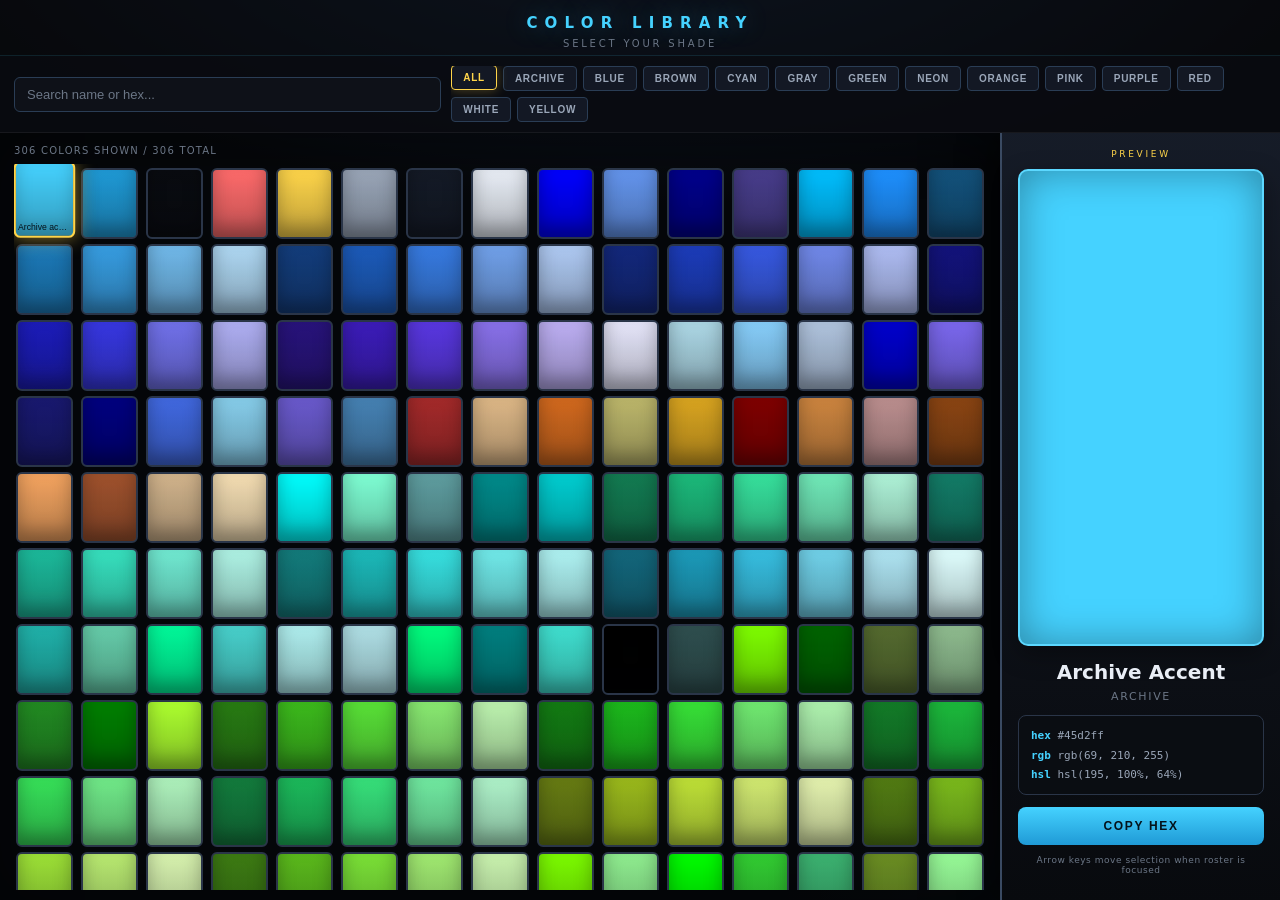
==== tools/color-library.html @ 10dfeccc "Library Update" ====
<!DOCTYPE html>
<html lang="en">
<head>
<meta charset="UTF-8" />
<meta name="viewport" content="width=device-width, initial-scale=1.0, viewport-fit=cover" />
<title>Color Library</title>
<style>
  *, *::before, *::after { box-sizing: border-box; }
  html, body {
    margin: 0;
    height: 100%;
    overflow: hidden;
    font-family: "Segoe UI", system-ui, sans-serif;
    background: #050608;
    color: #e9eef6;
  }
  .screen {
    display: grid;
    grid-template-rows: auto auto 1fr;
    height: 100%;
    background:
      radial-gradient(ellipse 100% 60% at 50% -10%, rgba(30, 58, 95, 0.85) 0%, transparent 55%),
      radial-gradient(ellipse 80% 50% at 100% 100%, rgba(69, 210, 255, 0.06) 0%, transparent 50%),
      #050608;
  }
  .head {
    text-align: center;
    padding: 14px 16px 6px;
    border-bottom: 1px solid rgba(69, 210, 255, 0.12);
    background: rgba(8, 10, 14, 0.75);
  }
  .head h1 {
    margin: 0;
    font-size: 15px;
    font-weight: 800;
    letter-spacing: 0.48em;
    color: #45d2ff;
    text-shadow: 0 0 24px rgba(69, 210, 255, 0.4);
  }
  .head p {
    margin: 6px 0 0;
    font-size: 10px;
    letter-spacing: 0.28em;
    color: #6b7686;
  }
  .controls {
    display: flex;
    flex-wrap: wrap;
    align-items: center;
    gap: 10px;
    padding: 10px 14px;
    border-bottom: 1px solid rgba(255, 255, 255, 0.06);
    background: rgba(9, 11, 16, 0.9);
  }
  .search {
    flex: 1 1 180px;
    min-width: 140px;
    padding: 9px 12px;
    border-radius: 6px;
    border: 1px solid #2a3d55;
    background: #0e1118;
    color: #e9eef6;
    font-size: 13px;
    outline: none;
  }
  .search:focus { border-color: #45d2ff; box-shadow: 0 0 0 2px rgba(69, 210, 255, 0.15); }
  .search::placeholder { color: #6b7686; }
  .tabs {
    display: flex;
    flex-wrap: wrap;
    gap: 6px;
    flex: 2 1 320px;
    max-height: 76px;
    overflow-y: auto;
  }
  .tab {
    padding: 6px 11px;
    font-size: 10px;
    font-weight: 700;
    letter-spacing: 0.07em;
    text-transform: uppercase;
    border: 1px solid #2a3d55;
    border-radius: 4px;
    background: rgba(20, 26, 38, 0.9);
    color: #9aa6b8;
    cursor: pointer;
    transition: border-color 0.12s, color 0.12s, box-shadow 0.12s, transform 0.08s;
  }
  .tab:hover { border-color: #45d2ff; color: #fff; }
  .tab.on {
    border-color: #ffd54a;
    color: #ffd54a;
    box-shadow: 0 0 12px rgba(255, 213, 74, 0.3);
    transform: translateY(-1px);
  }
  .main {
    display: grid;
    grid-template-columns: 1fr minmax(220px, 280px);
    min-height: 0;
    overflow: hidden;
  }
  @media (max-width: 700px) {
    .main { grid-template-columns: 1fr; grid-template-rows: 1fr auto; }
    .showcase { max-height: 220px; border-left: none; border-top: 2px solid #3a4a62; }
  }
  .roster {
    display: flex;
    flex-direction: column;
    min-height: 0;
    padding: 12px 14px 10px;
    background: rgba(4, 6, 10, 0.5);
    box-shadow: inset 0 0 60px rgba(0, 0, 0, 0.45);
  }
  .roster-meta {
    font-size: 10px;
    letter-spacing: 0.12em;
    color: #6b7686;
    margin-bottom: 8px;
    text-transform: uppercase;
  }
  .grid {
    flex: 1;
    display: grid;
    grid-template-columns: repeat(auto-fill, minmax(56px, 1fr));
    gap: 8px;
    overflow-y: auto;
    padding: 4px 2px 8px;
    align-content: start;
  }
  .grid::-webkit-scrollbar { width: 8px; }
  .grid::-webkit-scrollbar-thumb { background: #2a3d55; border-radius: 4px; }
  .cell {
    aspect-ratio: 4 / 5;
    min-height: 68px;
    border: 2px solid #2a3548;
    border-radius: 6px;
    cursor: pointer;
    position: relative;
    padding: 0;
    background: transparent;
    transition: transform 0.1s, border-color 0.1s, box-shadow 0.12s;
    box-shadow: inset 0 -10px 18px rgba(0, 0, 0, 0.3);
  }
  .cell:hover {
    transform: translateY(-3px) scale(1.05);
    border-color: rgba(69, 210, 255, 0.75);
    z-index: 2;
  }
  .cell.on {
    border-color: #ffd54a;
    box-shadow: 0 0 18px rgba(255, 213, 74, 0.55), inset 0 -8px 16px rgba(0, 0, 0, 0.2);
    transform: translateY(-4px) scale(1.08);
    z-index: 3;
  }
  .cell .lbl {
    position: absolute;
    bottom: 3px;
    left: 2px;
    right: 2px;
    font-size: 8px;
    text-align: center;
    overflow: hidden;
    text-overflow: ellipsis;
    white-space: nowrap;
    opacity: 0;
    transition: opacity 0.1s;
    pointer-events: none;
  }
  .cell:hover .lbl, .cell.on .lbl { opacity: 1; }
  .showcase {
    display: flex;
    flex-direction: column;
    padding: 16px;
    background: linear-gradient(180deg, rgba(22, 28, 40, 0.98) 0%, rgba(8, 10, 14, 0.99) 100%);
    border-left: 2px solid #3a4a62;
    box-shadow: -8px 0 32px rgba(0, 0, 0, 0.4);
  }
  .showcase-tag {
    font-size: 9px;
    letter-spacing: 0.3em;
    color: #ffd54a;
    text-align: center;
    margin-bottom: 10px;
  }
  .hero {
    flex: 1;
    min-height: 140px;
    border-radius: 10px;
    border: 2px solid rgba(255, 255, 255, 0.12);
    box-shadow: inset 0 0 40px rgba(0, 0, 0, 0.35), 0 8px 24px rgba(0, 0, 0, 0.35);
    transition: background 0.15s;
  }
  .name {
    margin: 14px 0 6px;
    font-size: 20px;
    font-weight: 800;
    text-align: center;
    text-transform: capitalize;
    line-height: 1.2;
  }
  .family {
    text-align: center;
    font-size: 11px;
    letter-spacing: 0.15em;
    color: #6b7686;
    margin-bottom: 12px;
    text-transform: uppercase;
  }
  .codes {
    font-family: ui-monospace, "Cascadia Code", monospace;
    font-size: 11px;
    line-height: 1.75;
    color: #9aa6b8;
    background: #0a0d12;
    border: 1px solid #2a3548;
    border-radius: 8px;
    padding: 10px 12px;
    margin-bottom: 12px;
    word-break: break-all;
  }
  .codes b { color: #45d2ff; font-weight: 600; }
  .copy {
    width: 100%;
    padding: 12px;
    border: none;
    border-radius: 8px;
    font-size: 12px;
    font-weight: 800;
    letter-spacing: 0.14em;
    cursor: pointer;
    background: linear-gradient(180deg, #45d2ff, #1f9ad6);
    color: #04121b;
    transition: filter 0.12s, transform 0.08s;
  }
  .copy:hover { filter: brightness(1.1); }
  .copy:active { transform: scale(0.98); }
  .copy.ok { background: linear-gradient(180deg, #7dffb3, #2eaa6a); }
  .hint {
    margin-top: 10px;
    font-size: 9px;
    text-align: center;
    color: #6b7686;
    letter-spacing: 0.06em;
  }
</style>
</head>
<body>
<div class="screen">
  <header class="head">
    <h1>COLOR LIBRARY</h1>
    <p>SELECT YOUR SHADE</p>
  </header>
  <div class="controls">
    <input class="search" id="search" type="search" placeholder="Search name or hex..." autocomplete="off" />
    <div class="tabs" id="tabs"></div>
  </div>
  <div class="main">
    <section class="roster" aria-label="Color roster">
      <div class="roster-meta" id="roster-meta">Loading...</div>
      <div class="grid" id="grid"></div>
    </section>
    <aside class="showcase" aria-label="Selected color">
      <div class="showcase-tag">PREVIEW</div>
      <div class="hero" id="hero"></div>
      <h2 class="name" id="name"></h2>
      <div class="family" id="family"></div>
      <div class="codes" id="codes"></div>
      <button type="button" class="copy" id="copy">COPY HEX</button>
      <p class="hint">Arrow keys move selection when roster is focused</p>
    </aside>
  </div>
</div>
<script>
(function () {
  const NAMED = [
    ["indianred","#cd5c5c"],["lightcoral","#f08080"],["salmon","#fa8072"],["darksalmon","#e9967a"],
    ["lightsalmon","#ffa07a"],["crimson","#dc143c"],["red","#ff0000"],["firebrick","#b22222"],
    ["darkred","#8b0000"],["pink","#ffc0cb"],["lightpink","#ffb6c1"],["hotpink","#ff69b4"],
    ["deeppink","#ff1493"],["mediumvioletred","#c71585"],["palevioletred","#db7093"],
    ["coral","#ff7f50"],["tomato","#ff6347"],["orangered","#ff4500"],["darkorange","#ff8c00"],
    ["orange","#ffa500"],["gold","#ffd700"],["yellow","#ffff00"],["lightyellow","#ffffe0"],
    ["lemonchiffon","#fffacd"],["lightgoldenrodyellow","#fafad2"],["papayawhip","#ffefd5"],
    ["moccasin","#ffe4b5"],["peachpuff","#ffdab9"],["palegoldenrod","#eee8aa"],["khaki","#f0e68c"],
    ["darkkhaki","#bdb76b"],["lavender","#e6e6fa"],["thistle","#d8bfd8"],["plum","#dda0dd"],
    ["violet","#ee82ee"],["orchid","#da70d6"],["fuchsia","#ff00ff"],["magenta","#ff00ff"],
    ["mediumorchid","#ba55d3"],["mediumpurple","#9370db"],["rebeccapurple","#663399"],
    ["blueviolet","#8a2be2"],["darkviolet","#9400d3"],["darkorchid","#9932cc"],["darkmagenta","#8b008b"],
    ["purple","#800080"],["indigo","#4b0082"],["mediumslateblue","#7b68ee"],["slateblue","#6a5acd"],
    ["darkslateblue","#483d8b"],["greenyellow","#adff2f"],["chartreuse","#7fff00"],["lawngreen","#7cfc00"],
    ["lime","#00ff00"],["limegreen","#32cd32"],["palegreen","#98fb98"],["lightgreen","#90ee90"],
    ["mediumspringgreen","#00fa9a"],["springgreen","#00ff7f"],["mediumseagreen","#3cb371"],
    ["seagreen","#2e8b57"],["forestgreen","#228b22"],["green","#008000"],["darkgreen","#006400"],
    ["yellowgreen","#9acd32"],["olivedrab","#6b8e23"],["olive","#808000"],["darkolivegreen","#556b2f"],
    ["mediumaquamarine","#66cdaa"],["darkseagreen","#8fbc8f"],["lightseagreen","#20b2aa"],
    ["darkcyan","#008b8b"],["teal","#008080"],["aqua","#00ffff"],["cyan","#00ffff"],
    ["lightcyan","#e0ffff"],["paleturquoise","#afeeee"],["aquamarine","#7fffd4"],["turquoise","#40e0d0"],
    ["mediumturquoise","#48d1cc"],["darkturquoise","#00ced1"],["cadetblue","#5f9ea0"],
    ["steelblue","#4682b4"],["lightsteelblue","#b0c4de"],["powderblue","#b0e0e6"],
    ["lightblue","#add8e6"],["skyblue","#87ceeb"],["lightskyblue","#87cefa"],["deepskyblue","#00bfff"],
    ["dodgerblue","#1e90ff"],["cornflowerblue","#6495ed"],["royalblue","#4169e1"],
    ["blue","#0000ff"],["mediumblue","#0000cd"],["darkblue","#00008b"],
    ["navy","#000080"],["midnightblue","#191970"],["cornsilk","#fff8dc"],["blanchedalmond","#ffebcd"],
    ["bisque","#ffe4c4"],["navajowhite","#ffdead"],["wheat","#f5deb3"],["burlywood","#deb887"],
    ["tan","#d2b48c"],["rosybrown","#bc8f8f"],["sandybrown","#f4a460"],["goldenrod","#daa520"],
    ["peru","#cd853f"],["chocolate","#d2691e"],["saddlebrown","#8b4513"],["sienna","#a0522d"],
    ["brown","#a52a2a"],["maroon","#800000"],["white","#ffffff"],["snow","#fffafa"],
    ["honeydew","#f0fff0"],["mintcream","#f5fffa"],["azure","#f0ffff"],["aliceblue","#f0f8ff"],
    ["ghostwhite","#f8f8ff"],["whitesmoke","#f5f5f5"],["seashell","#fff5ee"],["beige","#f5f5dc"],
    ["oldlace","#fdf5e6"],["floralwhite","#fffaf0"],["ivory","#fffff0"],["antiquewhite","#faebd7"],
    ["linen","#faf0e6"],["lavenderblush","#fff0f5"],["mistyrose","#ffe4e1"],["gainsboro","#dcdcdc"],
    ["lightgray","#d3d3d3"],["silver","#c0c0c0"],["darkgray","#a9a9a9"],["gray","#808080"],
    ["dimgray","#696969"],["lightslategray","#778899"],["slategray","#708090"],["darkslategray","#2f4f4f"],
    ["black","#000000"]
  ];
  const WHITE_NAMES = new Set(["white","snow","ivory","ghostwhite","whitesmoke","floralwhite","linen","seashell","mintcream","honeydew","azure","aliceblue","beige","antiquewhite","oldlace","cornsilk","blanchedalmond","lavenderblush","mistyrose","gainsboro","lightgray","silver","darkgray","gray","dimgray","lightslategray","slategray"]);
  const BROWN_NAMES = new Set(["brown","chocolate","saddlebrown","sienna","maroon","peru","tan","sandybrown","rosybrown","burlywood","wheat","goldenrod","darkkhaki"]);

  function hslToHex(h, s, l) {
    s /= 100; l /= 100;
    const c = (1 - Math.abs(2 * l - 1)) * s;
    const x = c * (1 - Math.abs((h / 60) % 2 - 1));
    const m = l - c / 2;
    let r = 0, g = 0, b = 0;
    if (h < 60) { r = c; g = x; }
    else if (h < 120) { r = x; g = c; }
    else if (h < 180) { g = c; b = x; }
    else if (h < 240) { g = x; b = c; }
    else if (h < 300) { r = x; b = c; }
    else { r = c; b = x; }
    const hx = (n) => Math.round((n + m) * 255).toString(16).padStart(2, "0");
    return "#" + hx(r) + hx(g) + hx(b);
  }
  function hueFamily(h) {
    if (h < 15 || h >= 345) return "Red";
    if (h < 45) return "Orange";
    if (h < 70) return "Yellow";
    if (h < 150) return "Green";
    if (h < 195) return "Cyan";
    if (h < 255) return "Blue";
    if (h < 290) return "Purple";
    if (h < 345) return "Pink";
    return "Red";
  }
  function hexToRgb(hex) {
    let h = hex.replace("#", "");
    if (h.length === 3) h = h.split("").map((c) => c + c).join("");
    const n = parseInt(h, 16);
    return [(n >> 16) & 255, (n >> 8) & 255, n & 255];
  }
  function rgbToHsl(r, g, b) {
    r /= 255; g /= 255; b /= 255;
    const max = Math.max(r, g, b), min = Math.min(r, g, b);
    let h, s, l = (max + min) / 2;
    if (max === min) h = s = 0;
    else {
      const d = max - min;
      s = l > 0.5 ? d / (2 - max - min) : d / (max + min);
      switch (max) {
        case r: h = ((g - b) / d + (g < b ? 6 : 0)) / 6; break;
        case g: h = ((b - r) / d + 2) / 6; break;
        default: h = ((r - g) / d + 4) / 6;
      }
    }
    return [Math.round(h * 360), Math.round(s * 100), Math.round(l * 100)];
  }
  function labelLight(hex) {
    const [r, g, b] = hexToRgb(hex).map((v) => {
      v /= 255;
      return v <= 0.03928 ? v / 12.92 : Math.pow((v + 0.055) / 1.055, 2.4);
    });
    return 0.2126 * r + 0.7152 * g + 0.0722 * b > 0.45;
  }
  function buildPalette() {
    const seen = new Set();
    const out = [];
    function add(name, hex, family) {
      const key = hex.toLowerCase();
      if (seen.has(key)) return;
      seen.add(key);
      out.push({ name, hex: key, family });
    }
    NAMED.forEach(([name, hex]) => {
      const [r, g, b] = hexToRgb(hex);
      const [h] = rgbToHsl(r, g, b);
      let fam = hueFamily(h);
      if (name === "black" || name === "darkslategray") fam = "Gray";
      else if (WHITE_NAMES.has(name)) fam = "White";
      else if (BROWN_NAMES.has(name)) fam = "Brown";
      add(name, hex, fam);
    });
    for (let h = 0; h < 360; h += 12) {
      [28, 42, 55, 68, 82].forEach((l) => add("H" + h + " L" + l, hslToHex(h, 74, l), hueFamily(h)));
    }
    [
      ["Archive bg","#090b10","Archive"],["Archive surface","#141a26","Archive"],
      ["Archive text","#e9eef6","Archive"],["Archive muted","#9aa6b8","Archive"],
      ["Archive accent","#45d2ff","Archive"],["Archive accent 2","#1f9ad6","Archive"],
      ["Archive danger","#ff6b6b","Archive"],["Archive gold pick","#ffd54a","Archive"]
    ].forEach(([n, h, f]) => add(n, h, f));
    [
      ["Neon pink","#ff10f0","Neon"],["Neon green","#39ff14","Neon"],["Neon cyan","#00fff7","Neon"],
      ["Neon orange","#ff5f1f","Neon"],["Neon yellow","#ffff33","Neon"],["Neon purple","#bc13fe","Neon"],
      ["Neon blue","#04d9ff","Neon"],["Neon red","#ff073a","Neon"],["Electric lime","#ccff00","Neon"],
      ["Hot magenta","#ff006e","Neon"]
    ].forEach(([n, h, f]) => add(n, h, f));
    return out.sort((a, b) => a.family.localeCompare(b.family) || a.name.localeCompare(b.name));
  }

  const PALETTE = buildPalette();
  const FAMILIES = ["All", ...Array.from(new Set(PALETTE.map((c) => c.family))).sort()];
  let filter = "All";
  let query = "";
  let visible = [];
  let selIdx = 0;

  const tabsEl = document.getElementById("tabs");
  const gridEl = document.getElementById("grid");
  const searchEl = document.getElementById("search");

  function filtered() {
    return PALETTE.filter((c) => {
      if (filter !== "All" && c.family !== filter) return false;
      if (!query) return true;
      const q = query.toLowerCase();
      return c.name.toLowerCase().includes(q) || c.hex.includes(q);
    });
  }

  function selected() { return visible[selIdx] || visible[0]; }

  function renderShowcase() {
    const c = selected();
    if (!c) return;
    const [r, g, b] = hexToRgb(c.hex);
    const [h, s, l] = rgbToHsl(r, g, b);
    document.getElementById("hero").style.background = c.hex;
    document.getElementById("name").textContent = c.name;
    document.getElementById("family").textContent = c.family;
    document.getElementById("codes").innerHTML =
      "<b>hex</b> " + c.hex + "<br><b>rgb</b> rgb(" + r + ", " + g + ", " + b + ")<br>" +
      "<b>hsl</b> hsl(" + h + ", " + s + "%, " + l + "%)";
    document.getElementById("roster-meta").textContent =
      visible.length + " colors shown / " + PALETTE.length + " total";
  }

  function selectIndex(i) {
    if (!visible.length) return;
    selIdx = Math.max(0, Math.min(i, visible.length - 1));
    renderGrid();
    renderShowcase();
    const on = gridEl.querySelector(".cell.on");
    if (on) on.scrollIntoView({ block: "nearest", inline: "nearest" });
  }

  function renderTabs() {
    tabsEl.innerHTML = "";
    FAMILIES.forEach((f) => {
      const b = document.createElement("button");
      b.type = "button";
      b.className = "tab" + (filter === f ? " on" : "");
      b.textContent = f;
      b.onclick = () => { filter = f; selIdx = 0; renderGrid(); renderTabs(); };
      tabsEl.appendChild(b);
    });
  }

  function renderGrid() {
    visible = filtered();
    if (selIdx >= visible.length) selIdx = 0;
    gridEl.innerHTML = "";
    visible.forEach((c, i) => {
      const cell = document.createElement("button");
      cell.type = "button";
      cell.className = "cell" + (i === selIdx ? " on" : "");
      cell.style.background = "linear-gradient(180deg, " + c.hex + " 0%, " + c.hex + "bb 100%)";
      cell.title = c.name + " " + c.hex;
      const lbl = document.createElement("span");
      lbl.className = "lbl";
      lbl.textContent = c.name;
      const light = labelLight(c.hex);
      lbl.style.color = light ? "#04121b" : "#fff";
      lbl.style.textShadow = light ? "none" : "0 1px 2px #000";
      cell.appendChild(lbl);
      cell.onclick = () => { selIdx = i; renderGrid(); renderShowcase(); };
      gridEl.appendChild(cell);
    });
    renderShowcase();
  }

  document.getElementById("copy").onclick = async () => {
    const c = selected();
    if (!c) return;
    const btn = document.getElementById("copy");
    try {
      await navigator.clipboard.writeText(c.hex);
      btn.textContent = "COPIED!";
      btn.classList.add("ok");
      setTimeout(() => { btn.textContent = "COPY HEX"; btn.classList.remove("ok"); }, 1200);
    } catch (_) {
      btn.textContent = c.hex;
    }
  };

  searchEl.addEventListener("input", () => { query = searchEl.value.trim(); selIdx = 0; renderGrid(); });
  gridEl.tabIndex = 0;
  gridEl.addEventListener("keydown", (e) => {
    const cols = Math.max(1, Math.floor(gridEl.clientWidth / 64));
    if (e.key === "ArrowRight") { e.preventDefault(); selectIndex(selIdx + 1); }
    else if (e.key === "ArrowLeft") { e.preventDefault(); selectIndex(selIdx - 1); }
    else if (e.key === "ArrowDown") { e.preventDefault(); selectIndex(selIdx + cols); }
    else if (e.key === "ArrowUp") { e.preventDefault(); selectIndex(selIdx - cols); }
    else if (e.key === "Enter" || e.key === " ") {
      e.preventDefault();
      document.getElementById("copy").click();
    }
  });

  renderTabs();
  const start = PALETTE.findIndex((c) => c.hex === "#45d2ff");
  visible = filtered();
  selIdx = start >= 0 ? visible.findIndex((c) => c.hex === "#45d2ff") : 0;
  if (selIdx < 0) selIdx = 0;
  renderGrid();
})();
</script>
</body>
</html>
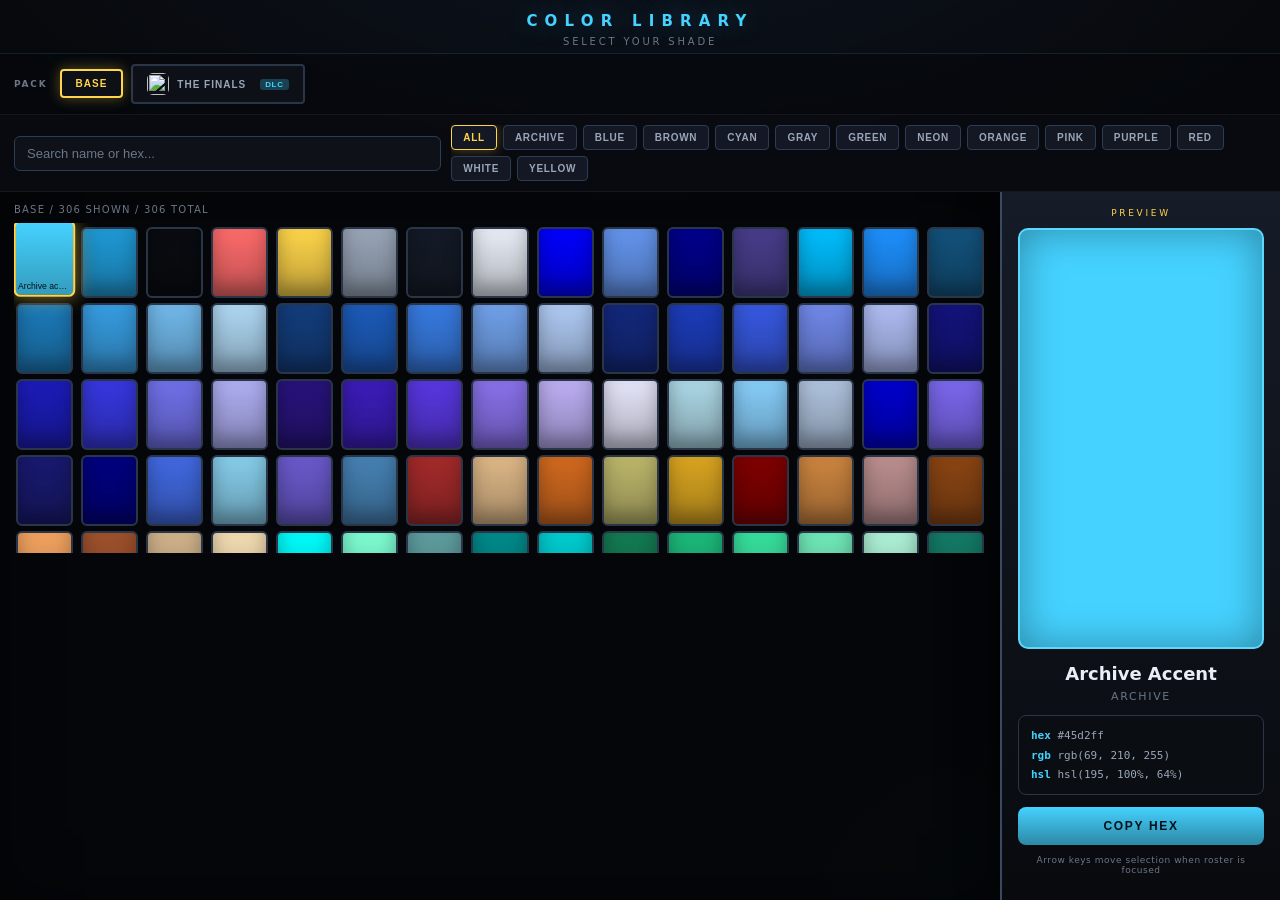
==== commit e21a4960: "The Finals Color Library Added" ====
--- a/tools/color-library.html
+++ b/tools/color-library.html
@@ -16,32 +16,100 @@
   }
   .screen {
     display: grid;
-    grid-template-rows: auto auto 1fr;
+    grid-template-rows: auto auto auto 1fr;
     height: 100%;
     background:
       radial-gradient(ellipse 100% 60% at 50% -10%, rgba(30, 58, 95, 0.85) 0%, transparent 55%),
       radial-gradient(ellipse 80% 50% at 100% 100%, rgba(69, 210, 255, 0.06) 0%, transparent 50%),
       #050608;
+    transition: background 0.25s ease;
   }
   .head {
     text-align: center;
-    padding: 14px 16px 6px;
+    padding: 12px 16px 6px;
     border-bottom: 1px solid rgba(69, 210, 255, 0.12);
     background: rgba(8, 10, 14, 0.75);
-  }
+    display: flex;
+    flex-direction: column;
+    align-items: center;
+  }
+  .head-icon {
+    width: 52px;
+    height: 52px;
+    border-radius: 14px;
+    margin-bottom: 8px;
+    object-fit: cover;
+    box-shadow: 0 6px 20px rgba(0, 0, 0, 0.45);
+  }
+  .head-icon[hidden] { display: none; }
   .head h1 {
     margin: 0;
     font-size: 15px;
     font-weight: 800;
     letter-spacing: 0.48em;
-    color: #45d2ff;
-    text-shadow: 0 0 24px rgba(69, 210, 255, 0.4);
+    color: var(--cl-accent, #45d2ff);
+    text-shadow: 0 0 24px color-mix(in srgb, var(--cl-accent, #45d2ff) 40%, transparent);
   }
   .head p {
     margin: 6px 0 0;
     font-size: 10px;
     letter-spacing: 0.28em;
-    color: #6b7686;
+    color: var(--cl-muted, #6b7686);
+  }
+  .dlc-bar {
+    display: flex;
+    flex-wrap: wrap;
+    gap: 8px;
+    padding: 10px 14px;
+    border-bottom: 1px solid rgba(255, 255, 255, 0.06);
+    background: rgba(6, 8, 12, 0.92);
+    align-items: center;
+  }
+  .dlc-label {
+    font-size: 9px;
+    font-weight: 800;
+    letter-spacing: 0.2em;
+    color: var(--cl-muted, #6b7686);
+    margin-right: 4px;
+  }
+  .dlc-btn {
+    display: inline-flex;
+    align-items: center;
+    gap: 8px;
+    padding: 7px 14px;
+    font-size: 10px;
+    font-weight: 800;
+    letter-spacing: 0.1em;
+    text-transform: uppercase;
+    border: 2px solid #2a3548;
+    border-radius: 4px;
+    background: rgba(14, 17, 24, 0.95);
+    color: #9aa6b8;
+    cursor: pointer;
+    transition: border-color 0.12s, color 0.12s, box-shadow 0.12s, transform 0.08s;
+  }
+  .dlc-btn:hover { border-color: var(--cl-accent, #45d2ff); color: #fff; }
+  .dlc-btn.on {
+    border-color: var(--cl-highlight, #ffd54a);
+    color: var(--cl-highlight, #ffd54a);
+    box-shadow: 0 0 14px color-mix(in srgb, var(--cl-highlight, #ffd54a) 35%, transparent);
+    transform: translateY(-1px);
+  }
+  .dlc-btn .dlc-icon {
+    width: 22px;
+    height: 22px;
+    border-radius: 6px;
+    object-fit: cover;
+    flex-shrink: 0;
+  }
+  .dlc-btn .badge {
+    font-size: 8px;
+    margin-left: 6px;
+    padding: 1px 5px;
+    border-radius: 3px;
+    background: color-mix(in srgb, var(--cl-accent, #45d2ff) 25%, transparent);
+    color: var(--cl-accent, #45d2ff);
+    letter-spacing: 0.08em;
   }
   .controls {
     display: flex;
@@ -63,7 +131,7 @@
     font-size: 13px;
     outline: none;
   }
-  .search:focus { border-color: #45d2ff; box-shadow: 0 0 0 2px rgba(69, 210, 255, 0.15); }
+  .search:focus { border-color: var(--cl-accent, #45d2ff); }
   .search::placeholder { color: #6b7686; }
   .tabs {
     display: flex;
@@ -84,14 +152,13 @@
     background: rgba(20, 26, 38, 0.9);
     color: #9aa6b8;
     cursor: pointer;
-    transition: border-color 0.12s, color 0.12s, box-shadow 0.12s, transform 0.08s;
-  }
-  .tab:hover { border-color: #45d2ff; color: #fff; }
+    transition: border-color 0.12s, color 0.12s, box-shadow 0.12s;
+  }
+  .tab:hover { border-color: var(--cl-accent, #45d2ff); color: #fff; }
   .tab.on {
-    border-color: #ffd54a;
-    color: #ffd54a;
-    box-shadow: 0 0 12px rgba(255, 213, 74, 0.3);
-    transform: translateY(-1px);
+    border-color: var(--cl-highlight, #ffd54a);
+    color: var(--cl-highlight, #ffd54a);
+    box-shadow: 0 0 12px color-mix(in srgb, var(--cl-highlight, #ffd54a) 30%, transparent);
   }
   .main {
     display: grid;
@@ -102,6 +169,8 @@
   @media (max-width: 700px) {
     .main { grid-template-columns: 1fr; grid-template-rows: 1fr auto; }
     .showcase { max-height: 220px; border-left: none; border-top: 2px solid #3a4a62; }
+    .brand-row { flex-direction: column; align-items: stretch; }
+    .brand-card { max-width: none; min-height: 200px; }
   }
   .roster {
     display: flex;
@@ -114,7 +183,7 @@
   .roster-meta {
     font-size: 10px;
     letter-spacing: 0.12em;
-    color: #6b7686;
+    color: var(--cl-muted, #6b7686);
     margin-bottom: 8px;
     text-transform: uppercase;
   }
@@ -143,12 +212,12 @@
   }
   .cell:hover {
     transform: translateY(-3px) scale(1.05);
-    border-color: rgba(69, 210, 255, 0.75);
+    border-color: color-mix(in srgb, var(--cl-accent, #45d2ff) 75%, transparent);
     z-index: 2;
   }
   .cell.on {
-    border-color: #ffd54a;
-    box-shadow: 0 0 18px rgba(255, 213, 74, 0.55), inset 0 -8px 16px rgba(0, 0, 0, 0.2);
+    border-color: var(--cl-highlight, #ffd54a);
+    box-shadow: 0 0 18px color-mix(in srgb, var(--cl-highlight, #ffd54a) 55%, transparent);
     transform: translateY(-4px) scale(1.08);
     z-index: 3;
   }
@@ -167,6 +236,73 @@
     pointer-events: none;
   }
   .cell:hover .lbl, .cell.on .lbl { opacity: 1; }
+  .brand-row {
+    flex: 1;
+    display: flex;
+    gap: 12px;
+    align-items: stretch;
+    justify-content: center;
+    padding: 8px 4px 12px;
+    overflow-x: auto;
+    overflow-y: auto;
+    min-height: 0;
+  }
+  .brand-card {
+    flex: 1 1 0;
+    min-width: 100px;
+    max-width: 180px;
+    display: flex;
+    flex-direction: column;
+    border: none;
+    background: transparent;
+    cursor: pointer;
+    padding: 0;
+    text-align: left;
+    transition: transform 0.12s;
+  }
+  .brand-card:hover { transform: translateY(-4px); }
+  .brand-card.on .brand-swatch {
+    outline: 3px solid var(--cl-highlight, #ffd54a);
+    outline-offset: 3px;
+    box-shadow: 0 12px 40px rgba(0, 0, 0, 0.5);
+  }
+  .brand-role {
+    font-size: 9px;
+    font-weight: 800;
+    letter-spacing: 0.22em;
+    color: var(--cl-text, #e9eef6);
+    margin-bottom: 8px;
+    text-transform: uppercase;
+  }
+  .brand-swatch {
+    flex: 1;
+    min-height: 280px;
+    border-radius: 2px;
+    position: relative;
+    box-shadow: 0 8px 32px rgba(0, 0, 0, 0.45);
+    transition: outline 0.12s, box-shadow 0.12s;
+  }
+  .brand-swatch .corner-name {
+    position: absolute;
+    bottom: 10px;
+    right: 8px;
+    font-size: 9px;
+    font-weight: 700;
+    letter-spacing: 0.04em;
+    text-transform: uppercase;
+    max-width: 90%;
+    text-align: right;
+    line-height: 1.3;
+    opacity: 0.85;
+  }
+  .brand-codes {
+    margin-top: 10px;
+    font-family: ui-monospace, monospace;
+    font-size: 9px;
+    line-height: 1.65;
+    color: var(--cl-muted, #9aa6b8);
+  }
+  .brand-codes b { color: var(--cl-text, #e9eef6); font-weight: 700; }
   .showcase {
     display: flex;
     flex-direction: column;
@@ -178,36 +314,37 @@
   .showcase-tag {
     font-size: 9px;
     letter-spacing: 0.3em;
-    color: #ffd54a;
+    color: var(--cl-highlight, #ffd54a);
     text-align: center;
     margin-bottom: 10px;
   }
   .hero {
     flex: 1;
-    min-height: 140px;
+    min-height: 120px;
     border-radius: 10px;
     border: 2px solid rgba(255, 255, 255, 0.12);
-    box-shadow: inset 0 0 40px rgba(0, 0, 0, 0.35), 0 8px 24px rgba(0, 0, 0, 0.35);
+    box-shadow: inset 0 0 40px rgba(0, 0, 0, 0.35);
     transition: background 0.15s;
   }
   .name {
     margin: 14px 0 6px;
-    font-size: 20px;
+    font-size: 18px;
     font-weight: 800;
     text-align: center;
     text-transform: capitalize;
     line-height: 1.2;
+    color: var(--cl-text, #fff);
   }
   .family {
     text-align: center;
     font-size: 11px;
     letter-spacing: 0.15em;
-    color: #6b7686;
+    color: var(--cl-muted, #6b7686);
     margin-bottom: 12px;
     text-transform: uppercase;
   }
   .codes {
-    font-family: ui-monospace, "Cascadia Code", monospace;
+    font-family: ui-monospace, monospace;
     font-size: 11px;
     line-height: 1.75;
     color: #9aa6b8;
@@ -218,7 +355,7 @@
     margin-bottom: 12px;
     word-break: break-all;
   }
-  .codes b { color: #45d2ff; font-weight: 600; }
+  .codes b { color: var(--cl-accent, #45d2ff); font-weight: 600; }
   .copy {
     width: 100%;
     padding: 12px;
@@ -228,7 +365,7 @@
     font-weight: 800;
     letter-spacing: 0.14em;
     cursor: pointer;
-    background: linear-gradient(180deg, #45d2ff, #1f9ad6);
+    background: linear-gradient(180deg, var(--cl-accent, #45d2ff), color-mix(in srgb, var(--cl-accent, #45d2ff) 65%, #000));
     color: #04121b;
     transition: filter 0.12s, transform 0.08s;
   }
@@ -239,18 +376,118 @@
     margin-top: 10px;
     font-size: 9px;
     text-align: center;
-    color: #6b7686;
+    color: var(--cl-muted, #6b7686);
     letter-spacing: 0.06em;
+  }
+  .pack-source {
+    font-size: 8px;
+    text-align: center;
+    color: var(--cl-muted, #6b7686);
+    margin-top: 8px;
+    line-height: 1.4;
+    opacity: 0.85;
+  }
+  .type-fold {
+    margin-bottom: 10px;
+    border: 1px solid #2a3548;
+    border-radius: 8px;
+    background: #0a0d12;
+    overflow: hidden;
+  }
+  .type-fold[hidden] { display: none; }
+  .type-fold summary {
+    padding: 10px 12px;
+    font-size: 10px;
+    font-weight: 800;
+    letter-spacing: 0.18em;
+    text-transform: uppercase;
+    color: var(--cl-highlight, #ffd54a);
+    cursor: pointer;
+    list-style: none;
+    user-select: none;
+  }
+  .type-fold summary::-webkit-details-marker { display: none; }
+  .type-fold summary::after {
+    content: "+";
+    float: right;
+    font-weight: 400;
+    color: var(--cl-muted, #6b7686);
+  }
+  .type-fold[open] summary::after { content: "−"; }
+  .type-body {
+    padding: 0 12px 12px;
+    max-height: 220px;
+    overflow-y: auto;
+  }
+  .type-body::-webkit-scrollbar { width: 5px; }
+  .type-body::-webkit-scrollbar-thumb { background: #2a3d55; border-radius: 3px; }
+  .type-primary {
+    font-size: 22px;
+    font-weight: 800;
+    letter-spacing: 0.06em;
+    color: var(--cl-text, #fff);
+    margin-bottom: 10px;
+    text-transform: uppercase;
+  }
+  .type-row {
+    margin-bottom: 12px;
+    padding-bottom: 10px;
+    border-bottom: 1px solid rgba(255, 255, 255, 0.06);
+  }
+  .type-row:last-child { border-bottom: none; margin-bottom: 0; padding-bottom: 0; }
+  .type-role {
+    font-size: 9px;
+    font-weight: 700;
+    letter-spacing: 0.14em;
+    text-transform: uppercase;
+    color: var(--cl-accent, #45d2ff);
+    margin-bottom: 4px;
+  }
+  .type-spec {
+    font-family: ui-monospace, monospace;
+    font-size: 9px;
+    color: var(--cl-muted, #9aa6b8);
+    margin-bottom: 6px;
+    line-height: 1.45;
+  }
+  .type-sample {
+    font-size: 15px;
+    line-height: 1.2;
+    color: var(--cl-text, #e9eef6);
+    text-transform: uppercase;
+    word-break: break-word;
+  }
+  .type-alts {
+    margin-top: 10px;
+    padding-top: 8px;
+    border-top: 1px solid rgba(255, 255, 255, 0.08);
+  }
+  .type-alts-label {
+    font-size: 8px;
+    letter-spacing: 0.16em;
+    text-transform: uppercase;
+    color: var(--cl-muted, #6b7686);
+    margin-bottom: 6px;
+  }
+  .type-alt {
+    font-size: 9px;
+    color: #9aa6b8;
+    margin: 3px 0;
+    font-family: ui-monospace, monospace;
   }
 </style>
 </head>
 <body>
-<div class="screen">
+<div class="screen" id="screen">
   <header class="head">
-    <h1>COLOR LIBRARY</h1>
-    <p>SELECT YOUR SHADE</p>
+    <img id="head-icon" class="head-icon" hidden alt="" />
+    <h1 id="head-title">COLOR LIBRARY</h1>
+    <p id="head-sub">SELECT YOUR SHADE</p>
   </header>
-  <div class="controls">
+  <div class="dlc-bar" id="dlc-bar">
+    <span class="dlc-label">PACK</span>
+  </div>
+  <div class="controls" id="controls">
     <input class="search" id="search" type="search" placeholder="Search name or hex..." autocomplete="off" />
     <div class="tabs" id="tabs"></div>
   </div>
@@ -258,6 +495,7 @@
     <section class="roster" aria-label="Color roster">
       <div class="roster-meta" id="roster-meta">Loading...</div>
       <div class="grid" id="grid"></div>
+      <div class="brand-row" id="brand-row" hidden></div>
     </section>
     <aside class="showcase" aria-label="Selected color">
       <div class="showcase-tag">PREVIEW</div>
@@ -265,8 +503,13 @@
       <h2 class="name" id="name"></h2>
       <div class="family" id="family"></div>
       <div class="codes" id="codes"></div>
+      <details class="type-fold" id="type-fold" hidden>
+        <summary>Typography</summary>
+        <div class="type-body" id="type-body"></div>
+      </details>
       <button type="button" class="copy" id="copy">COPY HEX</button>
-      <p class="hint">Arrow keys move selection when roster is focused</p>
+      <p class="hint" id="hint">Arrow keys move selection when roster is focused</p>
+      <p class="pack-source" id="pack-source" hidden></p>
     </aside>
   </div>
 </div>
@@ -370,11 +613,14 @@
     });
     return 0.2126 * r + 0.7152 * g + 0.0722 * b > 0.45;
   }
-  function buildPalette() {
+  function normHex(hex) {
+    return hex.startsWith("#") ? hex.toLowerCase() : ("#" + hex).toLowerCase();
+  }
+  function buildBasePalette() {
     const seen = new Set();
     const out = [];
     function add(name, hex, family) {
-      const key = hex.toLowerCase();
+      const key = normHex(hex);
       if (seen.has(key)) return;
       seen.add(key);
       out.push({ name, hex: key, family });
@@ -406,19 +652,44 @@
     return out.sort((a, b) => a.family.localeCompare(b.family) || a.name.localeCompare(b.name));
   }
 
-  const PALETTE = buildPalette();
-  const FAMILIES = ["All", ...Array.from(new Set(PALETTE.map((c) => c.family))).sort()];
+  const BASE_PACK = {
+    id: "base",
+    name: "Base",
+    subtitle: "SELECT YOUR SHADE",
+    layout: "grid",
+    theme: {
+      accent: "#45d2ff",
+      highlight: "#ffd54a",
+      text: "#e9eef6",
+      muted: "#6b7686",
+      bgGradient: "radial-gradient(ellipse 100% 60% at 50% -10%, rgba(30, 58, 95, 0.85) 0%, transparent 55%), radial-gradient(ellipse 80% 50% at 100% 100%, rgba(69, 210, 255, 0.06) 0%, transparent 50%), #050608"
+    },
+    colors: buildBasePalette()
+  };
+
+  let packs = [BASE_PACK];
+  let activePack = BASE_PACK;
   let filter = "All";
   let query = "";
   let visible = [];
   let selIdx = 0;
 
+  const screenEl = document.getElementById("screen");
+  const dlcBarEl = document.getElementById("dlc-bar");
   const tabsEl = document.getElementById("tabs");
   const gridEl = document.getElementById("grid");
+  const brandRowEl = document.getElementById("brand-row");
   const searchEl = document.getElementById("search");
+  const controlsEl = document.getElementById("controls");
+
+  function palette() { return activePack.colors; }
+
+  function families() {
+    return ["All", ...Array.from(new Set(palette().map((c) => c.family))).sort()];
+  }
 
   function filtered() {
-    return PALETTE.filter((c) => {
+    return palette().filter((c) => {
       if (filter !== "All" && c.family !== filter) return false;
       if (!query) return true;
       const q = query.toLowerCase();
@@ -428,33 +699,169 @@
 
   function selected() { return visible[selIdx] || visible[0]; }
 
+  function resolveIcon(path) {
+    if (!path) return "";
+    if (/^https?:\/\//i.test(path)) return path;
+    const clean = path.replace(/^\//, "");
+    return "../" + clean;
+  }
+
+  function applyTheme(pack) {
+    const t = pack.theme || {};
+    document.documentElement.style.setProperty("--cl-accent", t.accent || "#45d2ff");
+    document.documentElement.style.setProperty("--cl-highlight", t.highlight || "#ffd54a");
+    document.documentElement.style.setProperty("--cl-text", t.text || "#e9eef6");
+    document.documentElement.style.setProperty("--cl-muted", t.muted || "#6b7686");
+    if (t.bgGradient) screenEl.style.background = t.bgGradient;
+    const headIcon = document.getElementById("head-icon");
+    if (pack.icon) {
+      headIcon.hidden = false;
+      headIcon.src = resolveIcon(pack.icon);
+      headIcon.alt = pack.name + " icon";
+    } else {
+      headIcon.hidden = true;
+      headIcon.removeAttribute("src");
+    }
+    document.getElementById("head-title").textContent =
+      pack.id === "base" ? "COLOR LIBRARY" : pack.name.toUpperCase();
+    document.getElementById("head-sub").textContent = pack.subtitle || "SELECT YOUR SHADE";
+    const srcEl = document.getElementById("pack-source");
+    if (pack.source) {
+      srcEl.hidden = false;
+      srcEl.textContent = pack.source;
+    } else {
+      srcEl.hidden = true;
+    }
+    const isBrand = pack.layout === "brand";
+    controlsEl.hidden = isBrand;
+    gridEl.hidden = isBrand;
+    brandRowEl.hidden = !isBrand;
+    document.getElementById("hint").textContent = isBrand
+      ? "Click a swatch to preview and copy"
+      : "Arrow keys move selection when roster is focused";
+    renderTypography(pack);
+  }
+
+  function loadDlcFonts(url) {
+    if (!url) return;
+    let link = document.getElementById("dlc-fonts");
+    if (!link) {
+      link = document.createElement("link");
+      link.id = "dlc-fonts";
+      link.rel = "stylesheet";
+      document.head.appendChild(link);
+    }
+    if (link.href !== url) link.href = url;
+  }
+
+  function renderTypography(pack) {
+    const fold = document.getElementById("type-fold");
+    const body = document.getElementById("type-body");
+    const ty = pack.typography;
+    if (!ty || !ty.roles || !ty.roles.length) {
+      fold.hidden = true;
+      body.innerHTML = "";
+      return;
+    }
+    fold.hidden = false;
+    loadDlcFonts(ty.googleFonts || "");
+    let html = "";
+    if (ty.primary) {
+      html += "<div class='type-primary' style='" + escHtml((ty.roles[0] && ty.roles[0].css) || "") + "'>" +
+        escHtml(ty.primary) + "</div>";
+    }
+    ty.roles.forEach((r) => {
+      html += "<div class='type-row'>" +
+        "<div class='type-role'>" + escHtml(r.role) + "</div>" +
+        "<div class='type-spec'>" + escHtml(r.spec) + "</div>" +
+        "<div class='type-sample' style='" + escHtml(r.css || "") + "'>" + escHtml(r.sample || r.spec) + "</div>" +
+        "</div>";
+    });
+    if (ty.alternates && ty.alternates.length) {
+      html += "<div class='type-alts'><div class='type-alts-label'>Alternative charsets</div>";
+      ty.alternates.forEach((a) => {
+        html += "<div class='type-alt'>" + escHtml(a.locale) + ": " + escHtml(a.font) + "</div>";
+      });
+      html += "</div>";
+    }
+    body.innerHTML = html;
+    if (ty.source) {
+      const note = document.createElement("p");
+      note.className = "pack-source";
+      note.style.marginTop = "8px";
+      note.textContent = ty.source;
+      body.appendChild(note);
+    }
+  }
+
+  function colorCodesHtml(c) {
+    const rgb = c.rgb || hexToRgb(c.hex);
+    const [h, s, l] = rgbToHsl(rgb[0], rgb[1], rgb[2]);
+    let html =
+      "<b>hex</b> " + c.hex + "<br><b>rgb</b> rgb(" + rgb.join(", ") + ")<br>" +
+      "<b>hsl</b> hsl(" + h + ", " + s + "%, " + l + "%)";
+    if (c.cmyk) html += "<br><b>cmyk</b> " + c.cmyk.join(" ") + "%";
+    if (c.role) html += "<br><b>role</b> " + c.role;
+    return html;
+  }
+
   function renderShowcase() {
     const c = selected();
     if (!c) return;
-    const [r, g, b] = hexToRgb(c.hex);
-    const [h, s, l] = rgbToHsl(r, g, b);
     document.getElementById("hero").style.background = c.hex;
     document.getElementById("name").textContent = c.name;
-    document.getElementById("family").textContent = c.family;
-    document.getElementById("codes").innerHTML =
-      "<b>hex</b> " + c.hex + "<br><b>rgb</b> rgb(" + r + ", " + g + ", " + b + ")<br>" +
-      "<b>hsl</b> hsl(" + h + ", " + s + "%, " + l + "%)";
+    document.getElementById("family").textContent = c.family + (activePack.id !== "base" ? " / " + activePack.name : "");
+    document.getElementById("codes").innerHTML = colorCodesHtml(c);
     document.getElementById("roster-meta").textContent =
-      visible.length + " colors shown / " + PALETTE.length + " total";
+      activePack.name.toUpperCase() + " / " + visible.length + " shown / " + palette().length + " total";
   }
 
   function selectIndex(i) {
     if (!visible.length) return;
     selIdx = Math.max(0, Math.min(i, visible.length - 1));
-    renderGrid();
+    if (activePack.layout === "brand") renderBrand();
+    else renderGrid();
     renderShowcase();
-    const on = gridEl.querySelector(".cell.on");
-    if (on) on.scrollIntoView({ block: "nearest", inline: "nearest" });
+  }
+
+  function renderDlcBar() {
+    dlcBarEl.querySelectorAll(".dlc-btn").forEach((el) => el.remove());
+    packs.forEach((p) => {
+      const b = document.createElement("button");
+      b.type = "button";
+      b.className = "dlc-btn" + (activePack.id === p.id ? " on" : "");
+      let inner = "";
+      if (p.icon) {
+        inner += "<img class='dlc-icon' src='" + escHtml(resolveIcon(p.icon)) + "' alt='' />";
+      }
+      inner += "<span>" + escHtml(p.name) + "</span>";
+      if (p.badge) inner += "<span class='badge'>" + escHtml(p.badge) + "</span>";
+      b.innerHTML = inner;
+      b.onclick = () => switchPack(p);
+      dlcBarEl.appendChild(b);
+    });
+  }
+
+  function escHtml(s) {
+    return String(s).replace(/&/g, "&amp;").replace(/</g, "&lt;");
+  }
+
+  function switchPack(p) {
+    activePack = p;
+    filter = "All";
+    query = "";
+    selIdx = 0;
+    searchEl.value = "";
+    applyTheme(p);
+    renderDlcBar();
+    renderTabs();
+    if (p.layout === "brand") renderBrand();
+    else renderGrid();
   }
 
   function renderTabs() {
     tabsEl.innerHTML = "";
-    FAMILIES.forEach((f) => {
+    families().forEach((f) => {
       const b = document.createElement("button");
       b.type = "button";
       b.className = "tab" + (filter === f ? " on" : "");
@@ -487,6 +894,39 @@
     renderShowcase();
   }
 
+  function renderBrand() {
+    visible = filtered();
+    if (selIdx >= visible.length) selIdx = 0;
+    brandRowEl.innerHTML = "";
+    visible.forEach((c, i) => {
+      const rgb = c.rgb || hexToRgb(c.hex);
+      const card = document.createElement("button");
+      card.type = "button";
+      card.className = "brand-card" + (i === selIdx ? " on" : "");
+      const role = document.createElement("div");
+      role.className = "brand-role";
+      role.textContent = c.role || c.family;
+      const sw = document.createElement("div");
+      sw.className = "brand-swatch";
+      sw.style.background = c.hex;
+      const corner = document.createElement("span");
+      corner.className = "corner-name";
+      corner.textContent = c.name;
+      corner.style.color = labelLight(c.hex) ? "#1D1A20" : "#E5E6E8";
+      sw.appendChild(corner);
+      const codes = document.createElement("div");
+      codes.className = "brand-codes";
+      codes.innerHTML =
+        "<b>HEX</b> " + c.hex.toUpperCase() + "<br>" +
+        "<b>RGB</b> " + rgb.join(" ") +
+        (c.cmyk ? "<br><b>CMYK</b> " + c.cmyk.join(" ") : "");
+      card.append(role, sw, codes);
+      card.onclick = () => { selIdx = i; renderBrand(); renderShowcase(); };
+      brandRowEl.appendChild(card);
+    });
+    renderShowcase();
+  }
+
   document.getElementById("copy").onclick = async () => {
     const c = selected();
     if (!c) return;
@@ -501,7 +941,12 @@
     }
   };
 
-  searchEl.addEventListener("input", () => { query = searchEl.value.trim(); selIdx = 0; renderGrid(); });
+  searchEl.addEventListener("input", () => {
+    query = searchEl.value.trim();
+    selIdx = 0;
+    if (activePack.layout === "brand") renderBrand();
+    else renderGrid();
+  });
   gridEl.tabIndex = 0;
   gridEl.addEventListener("keydown", (e) => {
     const cols = Math.max(1, Math.floor(gridEl.clientWidth / 64));
@@ -515,12 +960,44 @@
     }
   });
 
-  renderTabs();
-  const start = PALETTE.findIndex((c) => c.hex === "#45d2ff");
-  visible = filtered();
-  selIdx = start >= 0 ? visible.findIndex((c) => c.hex === "#45d2ff") : 0;
-  if (selIdx < 0) selIdx = 0;
-  renderGrid();
+  async function init() {
+    try {
+      const res = await fetch("../data/color-dlc.json", { cache: "no-store" });
+      if (res.ok) {
+        const data = await res.json();
+        (data.packs || []).forEach((p) => {
+          packs.push({
+            id: p.id,
+            name: p.name,
+            badge: p.badge || "DLC",
+            icon: p.icon || "",
+            subtitle: p.subtitle || p.name.toUpperCase(),
+            source: p.source || "",
+            layout: p.layout || "grid",
+            theme: p.theme || {},
+            typography: p.typography || null,
+            colors: (p.colors || []).map((c) => ({
+              name: c.name,
+              hex: normHex(c.hex),
+              family: c.family || "All",
+              role: c.role,
+              rgb: c.rgb,
+              cmyk: c.cmyk
+            }))
+          });
+        });
+      }
+    } catch (_) { /* base only offline */ }
+    applyTheme(BASE_PACK);
+    renderDlcBar();
+    renderTabs();
+    visible = filtered();
+    selIdx = visible.findIndex((c) => c.hex === "#45d2ff");
+    if (selIdx < 0) selIdx = 0;
+    renderGrid();
+  }
+
+  init();
 })();
 </script>
 </body>
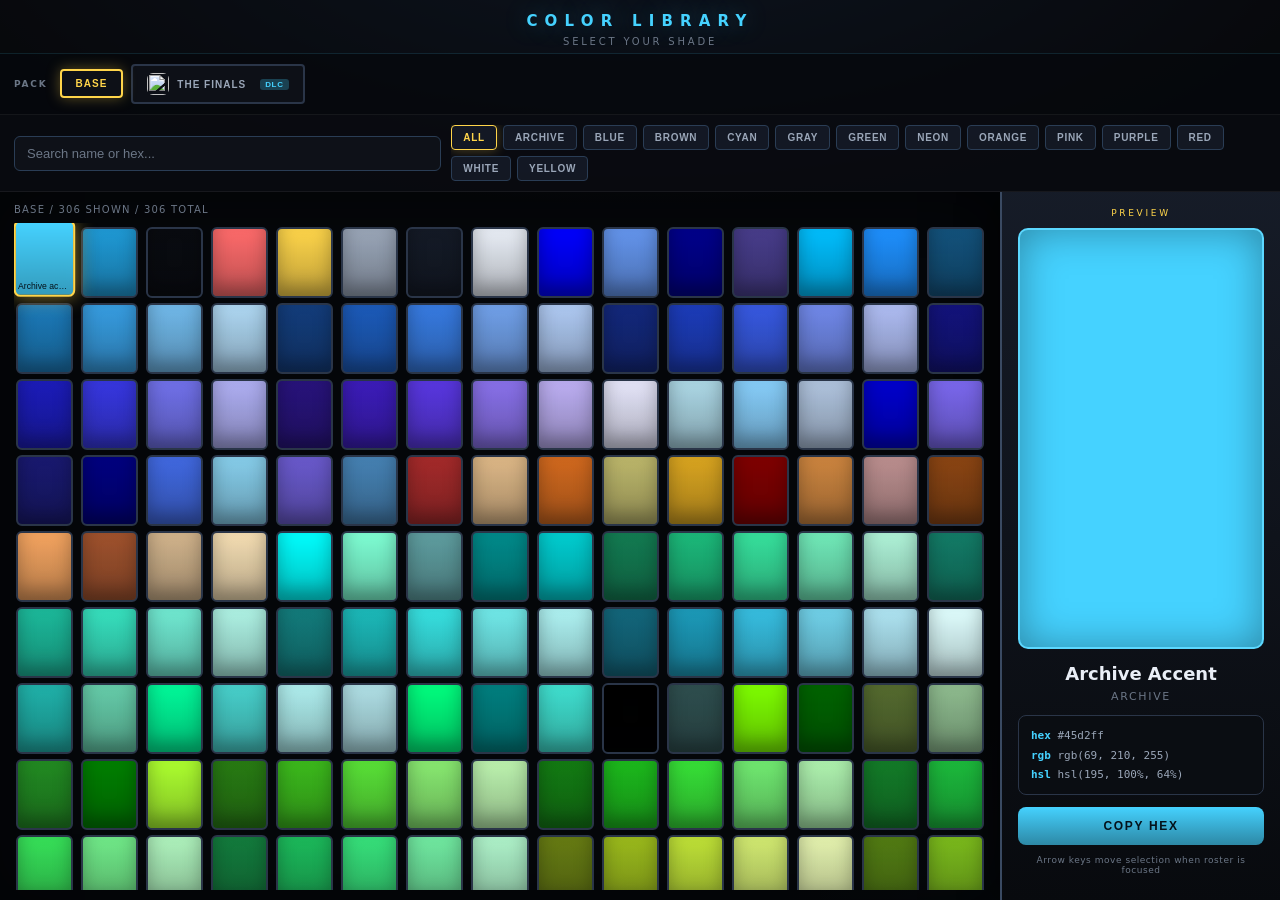
==== commit 9be6aeb5: "Color DLC Fix" ====
--- a/tools/color-library.html
+++ b/tools/color-library.html
@@ -42,6 +42,9 @@
     box-shadow: 0 6px 20px rgba(0, 0, 0, 0.45);
   }
   .head-icon[hidden] { display: none; }
+  .controls[hidden],
+  .grid[hidden],
+  .brand-row[hidden] { display: none !important; }
   .head h1 {
     margin: 0;
     font-size: 15px;
@@ -855,8 +858,13 @@
     applyTheme(p);
     renderDlcBar();
     renderTabs();
-    if (p.layout === "brand") renderBrand();
-    else renderGrid();
+    if (p.layout === "brand") {
+      gridEl.innerHTML = "";
+      renderBrand();
+    } else {
+      brandRowEl.innerHTML = "";
+      renderGrid();
+    }
   }
 
   function renderTabs() {
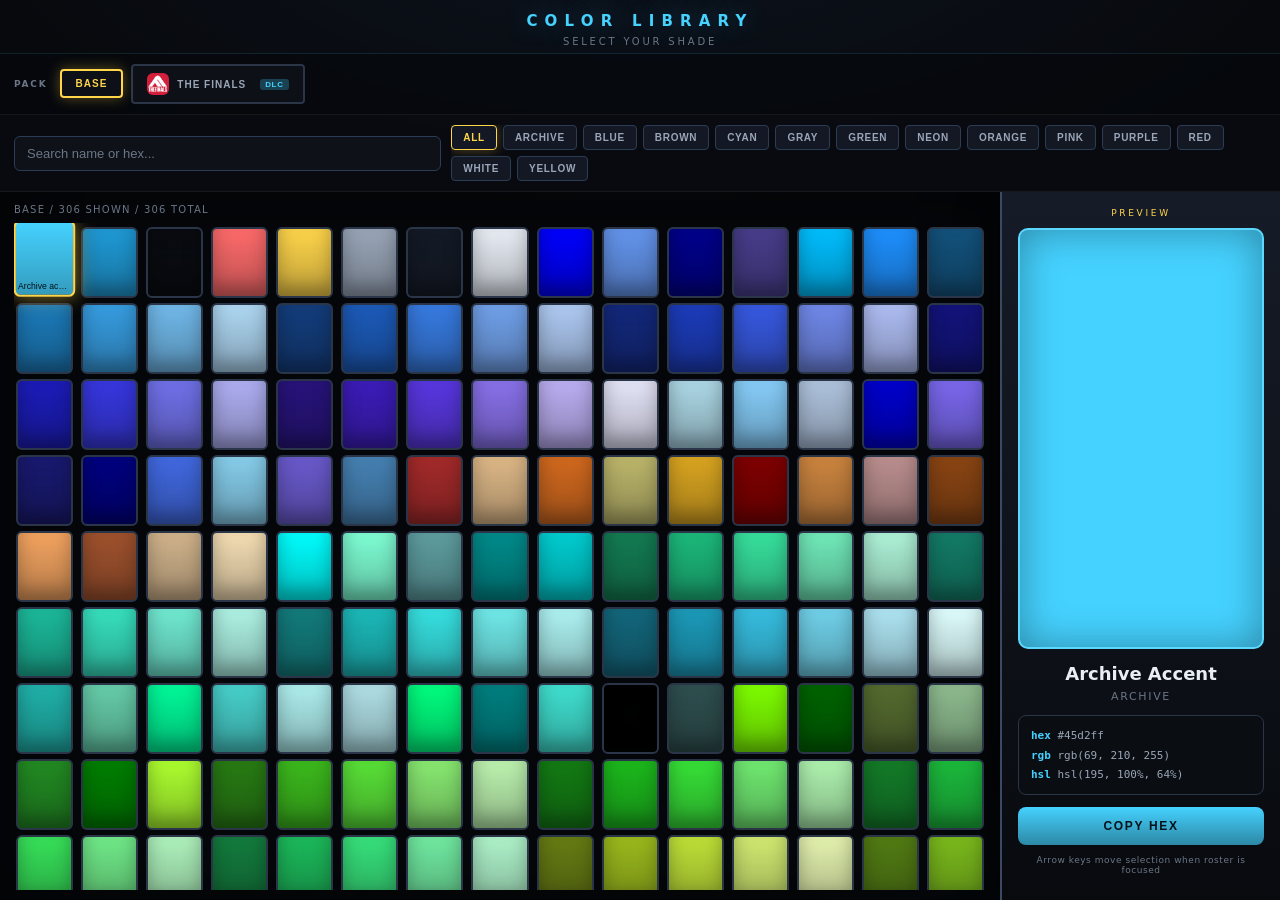
==== commit 0b139c14: "The Finals Color Pallete fix" ====
--- a/tools/color-library.html
+++ b/tools/color-library.html
@@ -43,8 +43,7 @@
   }
   .head-icon[hidden] { display: none; }
   .controls[hidden],
-  .grid[hidden],
-  .brand-row[hidden] { display: none !important; }
+  .grid[hidden] { display: none !important; }
   .head h1 {
     margin: 0;
     font-size: 15px;
@@ -498,7 +497,6 @@
     <section class="roster" aria-label="Color roster">
       <div class="roster-meta" id="roster-meta">Loading...</div>
       <div class="grid" id="grid"></div>
-      <div class="brand-row" id="brand-row" hidden></div>
     </section>
     <aside class="showcase" aria-label="Selected color">
       <div class="showcase-tag">PREVIEW</div>
@@ -681,7 +679,6 @@
   const dlcBarEl = document.getElementById("dlc-bar");
   const tabsEl = document.getElementById("tabs");
   const gridEl = document.getElementById("grid");
-  const brandRowEl = document.getElementById("brand-row");
   const searchEl = document.getElementById("search");
   const controlsEl = document.getElementById("controls");
 
@@ -719,6 +716,7 @@
     const headIcon = document.getElementById("head-icon");
     if (pack.icon) {
       headIcon.hidden = false;
+      headIcon.onerror = () => { headIcon.hidden = true; };
       headIcon.src = resolveIcon(pack.icon);
       headIcon.alt = pack.name + " icon";
     } else {
@@ -735,13 +733,6 @@
     } else {
       srcEl.hidden = true;
     }
-    const isBrand = pack.layout === "brand";
-    controlsEl.hidden = isBrand;
-    gridEl.hidden = isBrand;
-    brandRowEl.hidden = !isBrand;
-    document.getElementById("hint").textContent = isBrand
-      ? "Click a swatch to preview and copy"
-      : "Arrow keys move selection when roster is focused";
     renderTypography(pack);
   }
 
@@ -822,8 +813,7 @@
   function selectIndex(i) {
     if (!visible.length) return;
     selIdx = Math.max(0, Math.min(i, visible.length - 1));
-    if (activePack.layout === "brand") renderBrand();
-    else renderGrid();
+    renderGrid();
     renderShowcase();
   }
 
@@ -835,7 +825,7 @@
       b.className = "dlc-btn" + (activePack.id === p.id ? " on" : "");
       let inner = "";
       if (p.icon) {
-        inner += "<img class='dlc-icon' src='" + escHtml(resolveIcon(p.icon)) + "' alt='' />";
+        inner += "<img class='dlc-icon' src='" + escHtml(resolveIcon(p.icon)) + "' alt='' onerror='this.style.display=\"none\"' />";
       }
       inner += "<span>" + escHtml(p.name) + "</span>";
       if (p.badge) inner += "<span class='badge'>" + escHtml(p.badge) + "</span>";
@@ -858,13 +848,7 @@
     applyTheme(p);
     renderDlcBar();
     renderTabs();
-    if (p.layout === "brand") {
-      gridEl.innerHTML = "";
-      renderBrand();
-    } else {
-      brandRowEl.innerHTML = "";
-      renderGrid();
-    }
+    renderGrid();
   }
 
   function renderTabs() {
@@ -902,39 +886,6 @@
     renderShowcase();
   }
 
-  function renderBrand() {
-    visible = filtered();
-    if (selIdx >= visible.length) selIdx = 0;
-    brandRowEl.innerHTML = "";
-    visible.forEach((c, i) => {
-      const rgb = c.rgb || hexToRgb(c.hex);
-      const card = document.createElement("button");
-      card.type = "button";
-      card.className = "brand-card" + (i === selIdx ? " on" : "");
-      const role = document.createElement("div");
-      role.className = "brand-role";
-      role.textContent = c.role || c.family;
-      const sw = document.createElement("div");
-      sw.className = "brand-swatch";
-      sw.style.background = c.hex;
-      const corner = document.createElement("span");
-      corner.className = "corner-name";
-      corner.textContent = c.name;
-      corner.style.color = labelLight(c.hex) ? "#1D1A20" : "#E5E6E8";
-      sw.appendChild(corner);
-      const codes = document.createElement("div");
-      codes.className = "brand-codes";
-      codes.innerHTML =
-        "<b>HEX</b> " + c.hex.toUpperCase() + "<br>" +
-        "<b>RGB</b> " + rgb.join(" ") +
-        (c.cmyk ? "<br><b>CMYK</b> " + c.cmyk.join(" ") : "");
-      card.append(role, sw, codes);
-      card.onclick = () => { selIdx = i; renderBrand(); renderShowcase(); };
-      brandRowEl.appendChild(card);
-    });
-    renderShowcase();
-  }
-
   document.getElementById("copy").onclick = async () => {
     const c = selected();
     if (!c) return;
@@ -952,8 +903,7 @@
   searchEl.addEventListener("input", () => {
     query = searchEl.value.trim();
     selIdx = 0;
-    if (activePack.layout === "brand") renderBrand();
-    else renderGrid();
+    renderGrid();
   });
   gridEl.tabIndex = 0;
   gridEl.addEventListener("keydown", (e) => {
@@ -981,7 +931,7 @@
             icon: p.icon || "",
             subtitle: p.subtitle || p.name.toUpperCase(),
             source: p.source || "",
-            layout: p.layout || "grid",
+            layout: "grid",
             theme: p.theme || {},
             typography: p.typography || null,
             colors: (p.colors || []).map((c) => ({
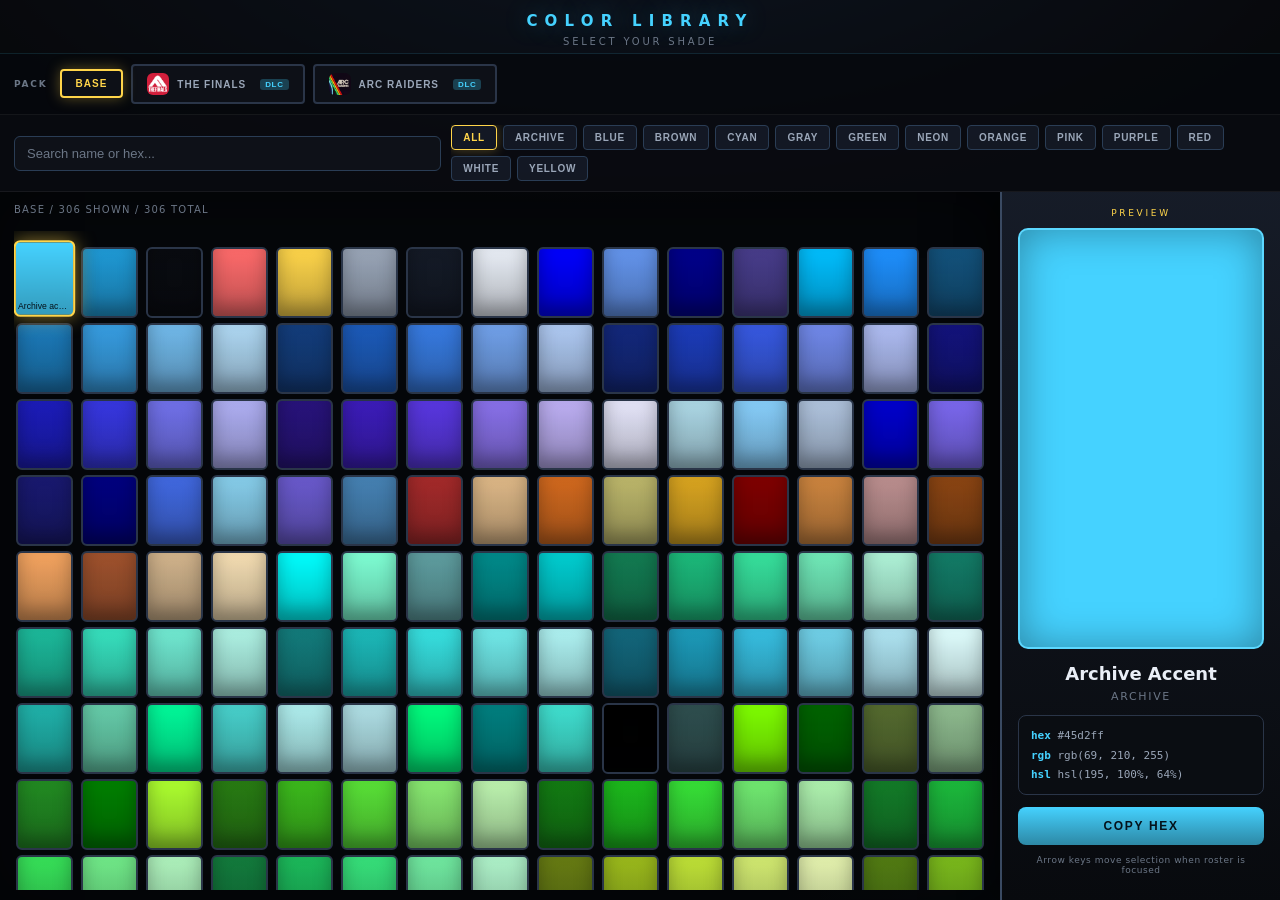
==== commit 5abd30a0: "ARC Raiders added to Colors" ====
--- a/tools/color-library.html
+++ b/tools/color-library.html
@@ -186,7 +186,11 @@
     font-size: 10px;
     letter-spacing: 0.12em;
     color: var(--cl-muted, #6b7686);
-    margin-bottom: 8px;
+    margin-bottom: 14px;
+    padding-bottom: 2px;
+    flex-shrink: 0;
+    position: relative;
+    z-index: 2;
     text-transform: uppercase;
   }
   .grid {
@@ -195,7 +199,7 @@
     grid-template-columns: repeat(auto-fill, minmax(56px, 1fr));
     gap: 8px;
     overflow-y: auto;
-    padding: 4px 2px 8px;
+    padding: 16px 2px 8px;
     align-content: start;
   }
   .grid::-webkit-scrollbar { width: 8px; }
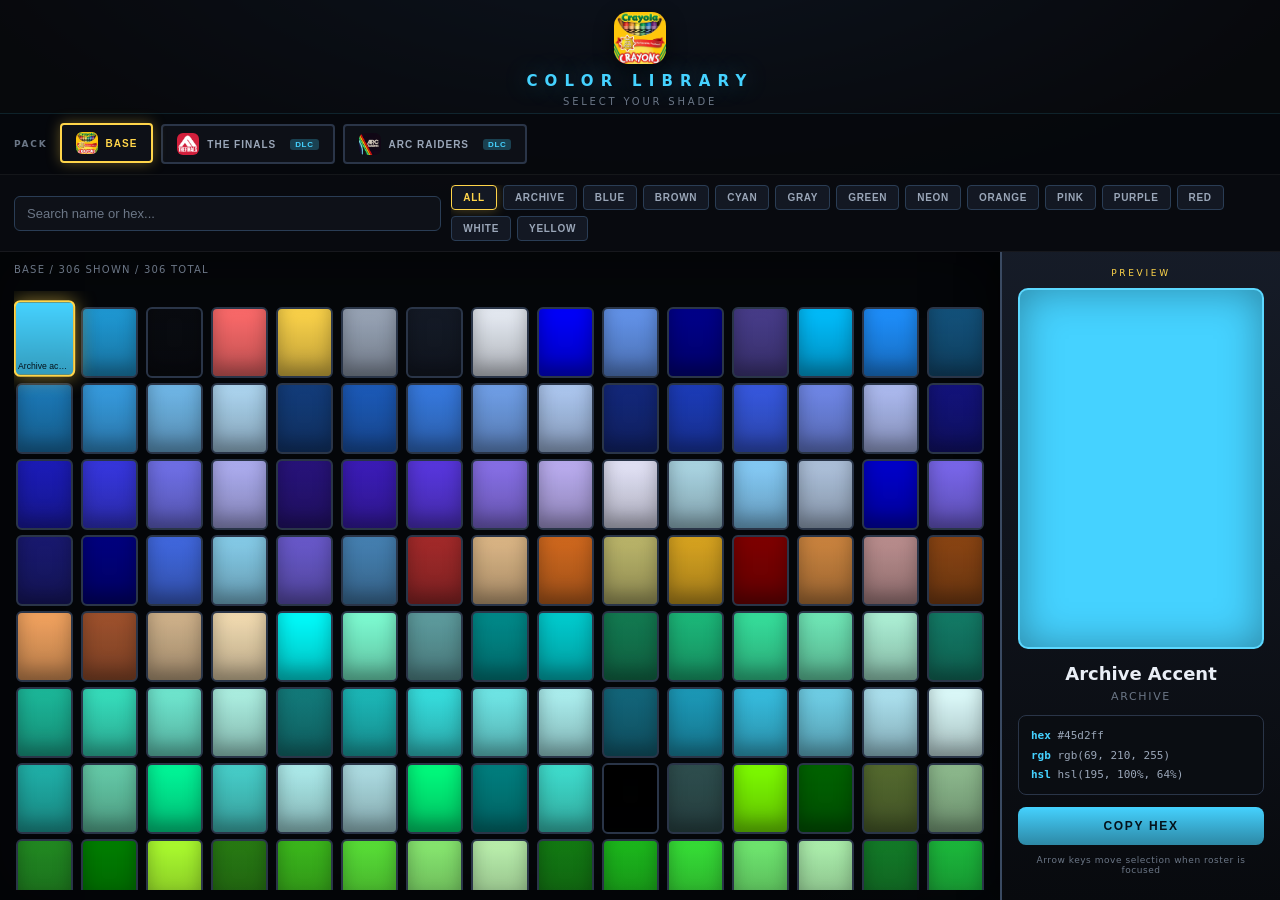
==== commit 4d26d394: "base logo upload for colors" ====
--- a/tools/color-library.html
+++ b/tools/color-library.html
@@ -660,6 +660,7 @@
   const BASE_PACK = {
     id: "base",
     name: "Base",
+    icon: "assets/dlc/base-colors-icon.png",
     subtitle: "SELECT YOUR SHADE",
     layout: "grid",
     theme: {
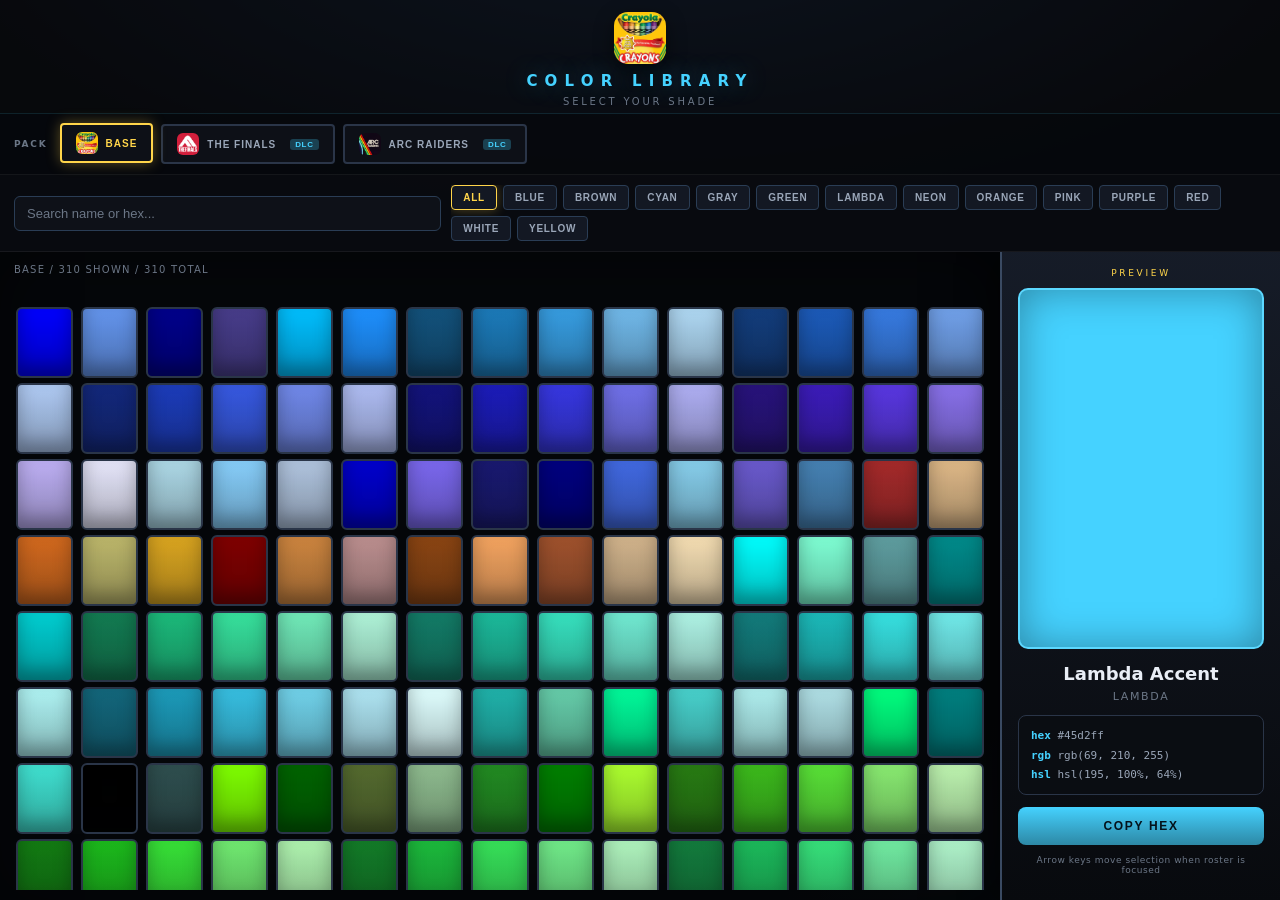
==== commit 4e128b2b: "Lambda color on main page fix" ====
--- a/tools/color-library.html
+++ b/tools/color-library.html
@@ -643,10 +643,12 @@
       [28, 42, 55, 68, 82].forEach((l) => add("H" + h + " L" + l, hslToHex(h, 74, l), hueFamily(h)));
     }
     [
-      ["Archive bg","#090b10","Archive"],["Archive surface","#141a26","Archive"],
-      ["Archive text","#e9eef6","Archive"],["Archive muted","#9aa6b8","Archive"],
-      ["Archive accent","#45d2ff","Archive"],["Archive accent 2","#1f9ad6","Archive"],
-      ["Archive danger","#ff6b6b","Archive"],["Archive gold pick","#ffd54a","Archive"]
+      ["Lambda background","#090b10","Lambda"],["Lambda surface","#0e1118","Lambda"],
+      ["Lambda surface raised","#141a26","Lambda"],["Lambda text","#e9eef6","Lambda"],
+      ["Lambda muted","#9aa6b8","Lambda"],["Lambda dim","#6b7686","Lambda"],
+      ["Lambda accent","#45d2ff","Lambda"],["Lambda accent 2","#1f9ad6","Lambda"],
+      ["Lambda on accent","#04121b","Lambda"],["Lambda danger","#ff6b6b","Lambda"],
+      ["Lambda gold highlight","#e0a800","Lambda"],["Lambda gold pick","#ffd54a","Lambda"]
     ].forEach(([n, h, f]) => add(n, h, f));
     [
       ["Neon pink","#ff10f0","Neon"],["Neon green","#39ff14","Neon"],["Neon cyan","#00fff7","Neon"],
